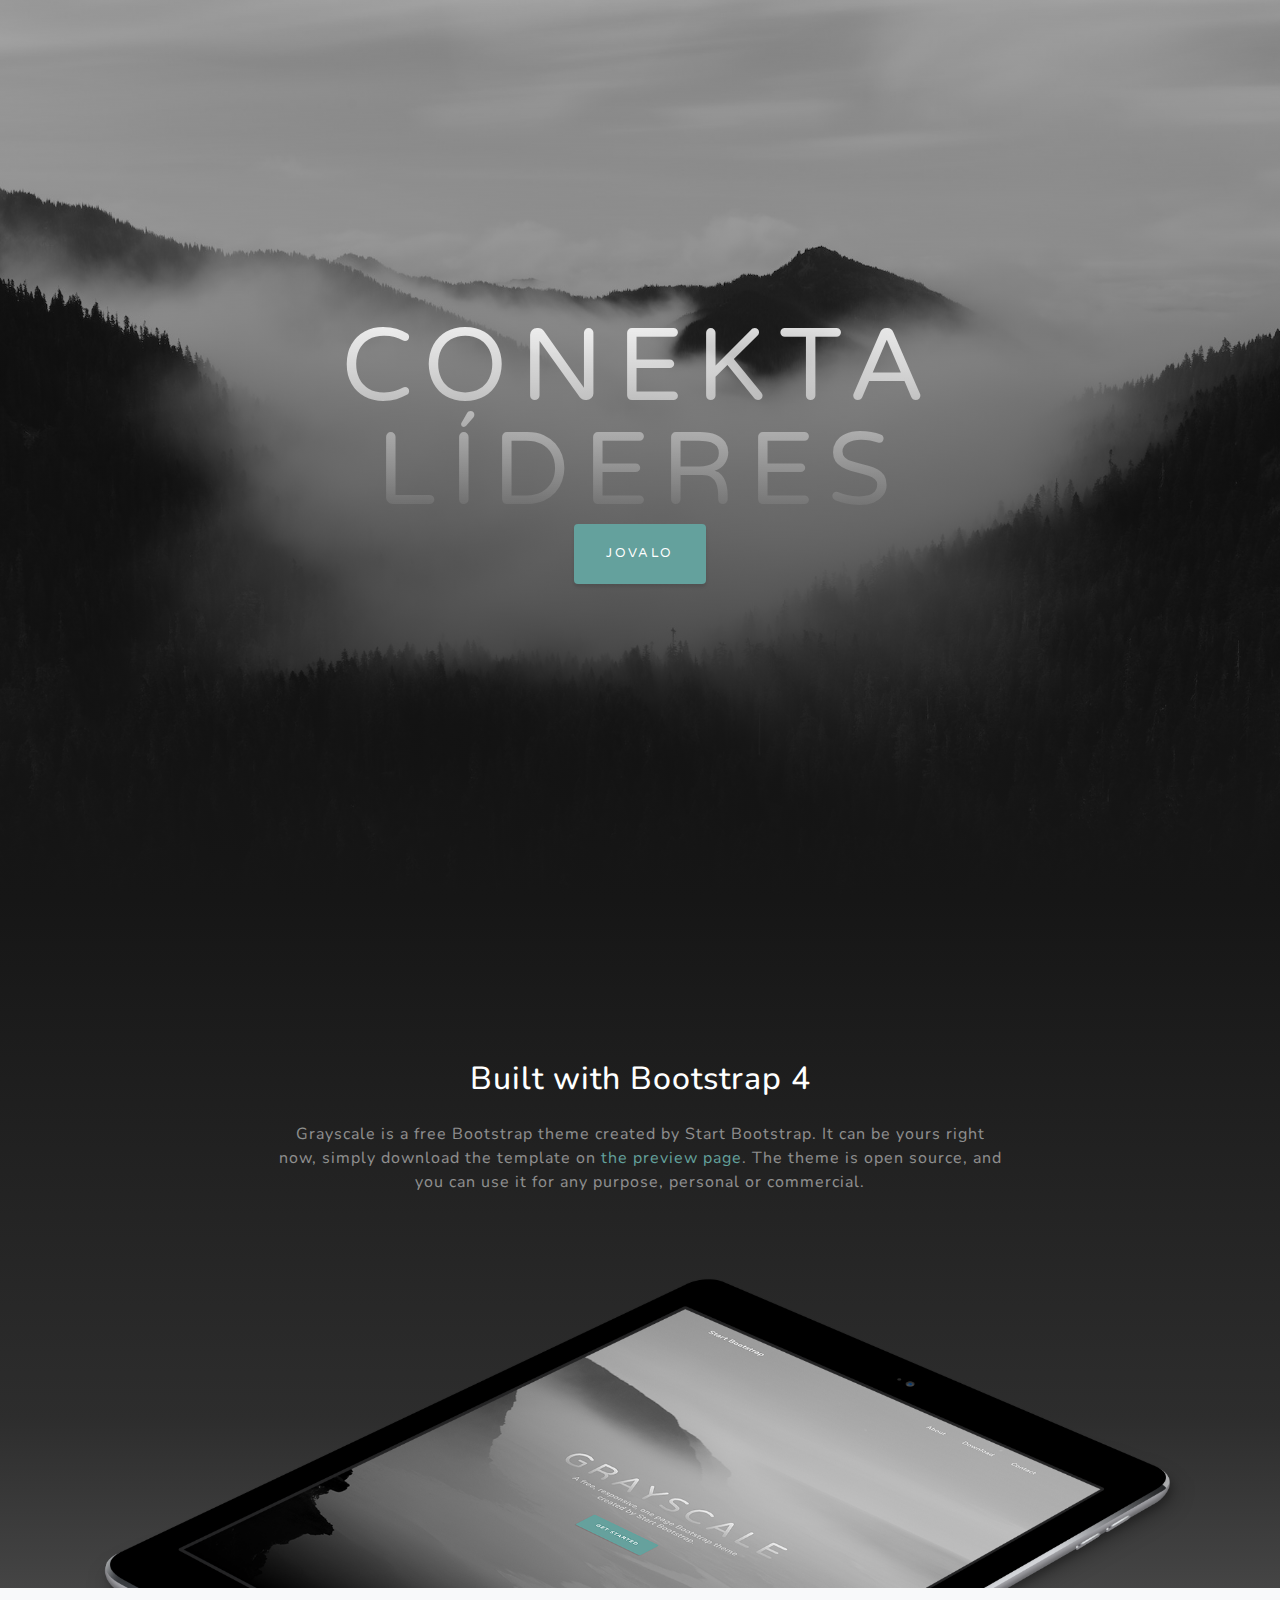
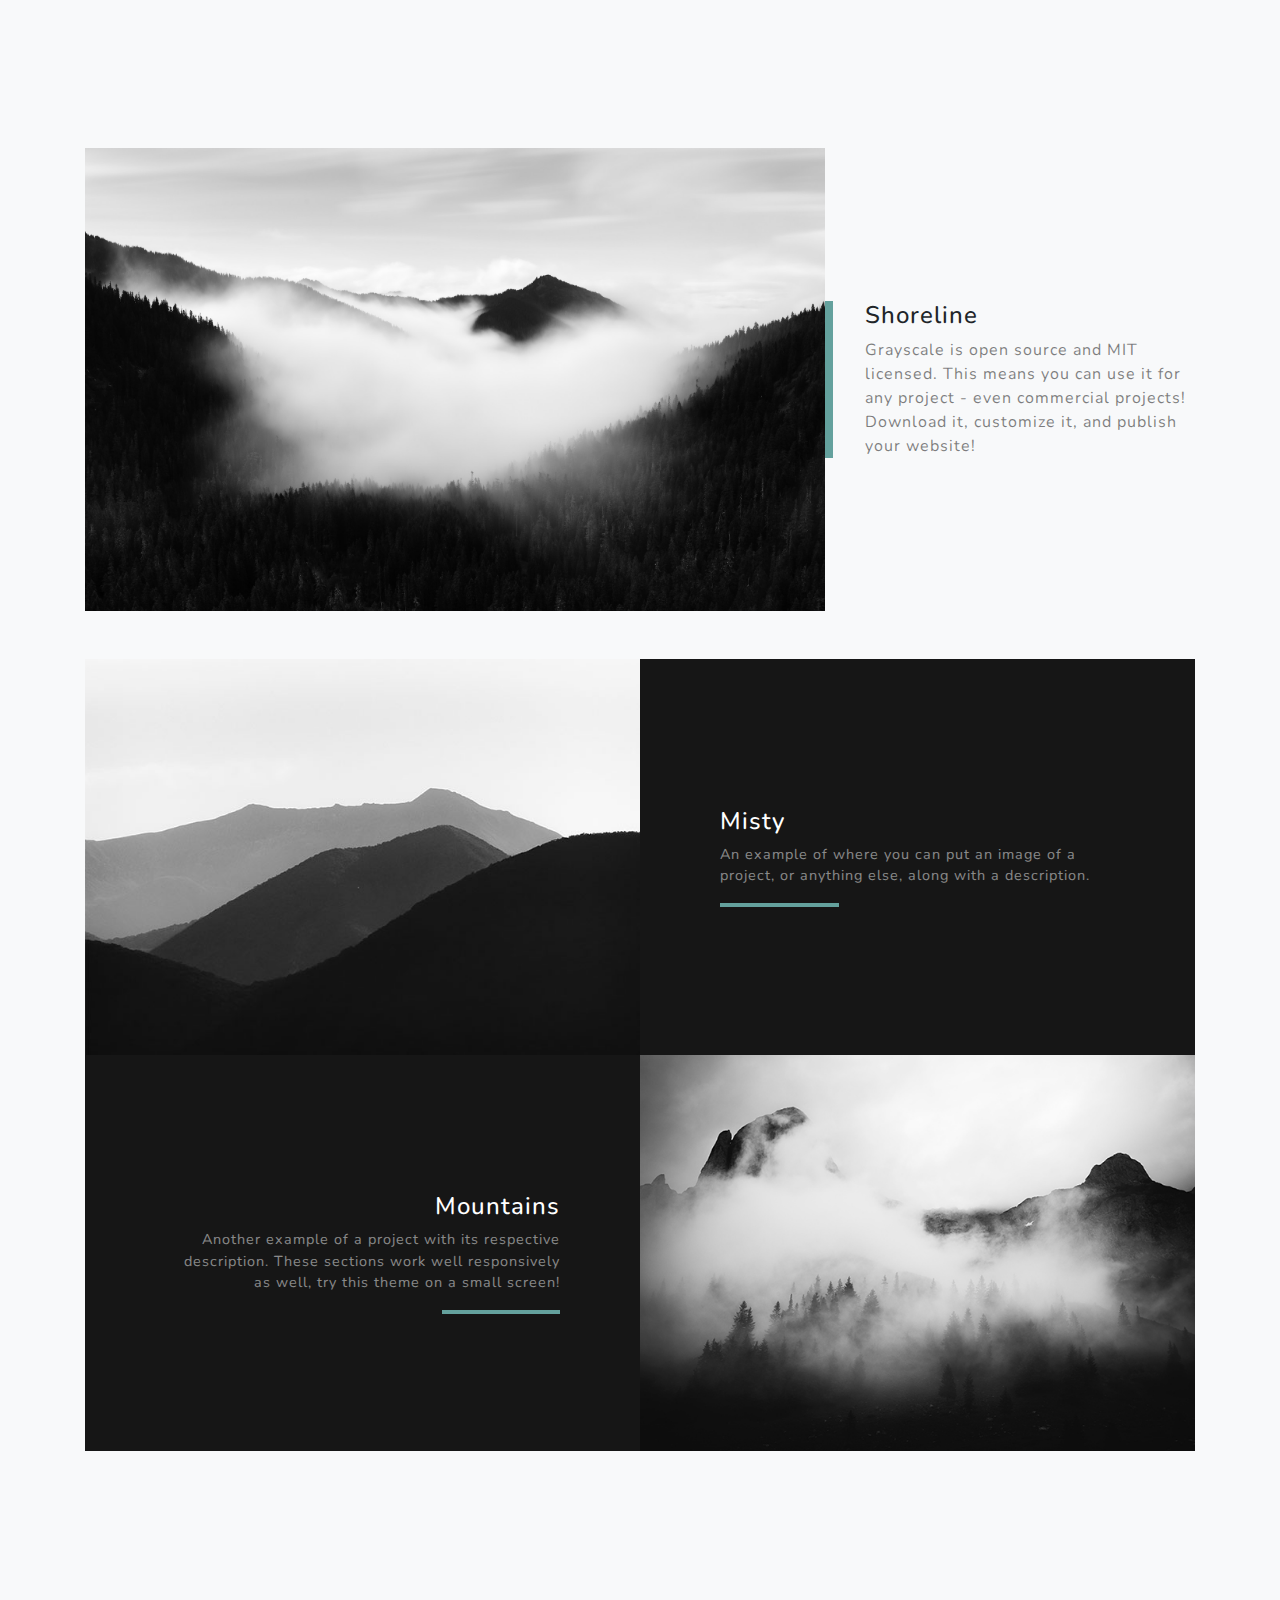
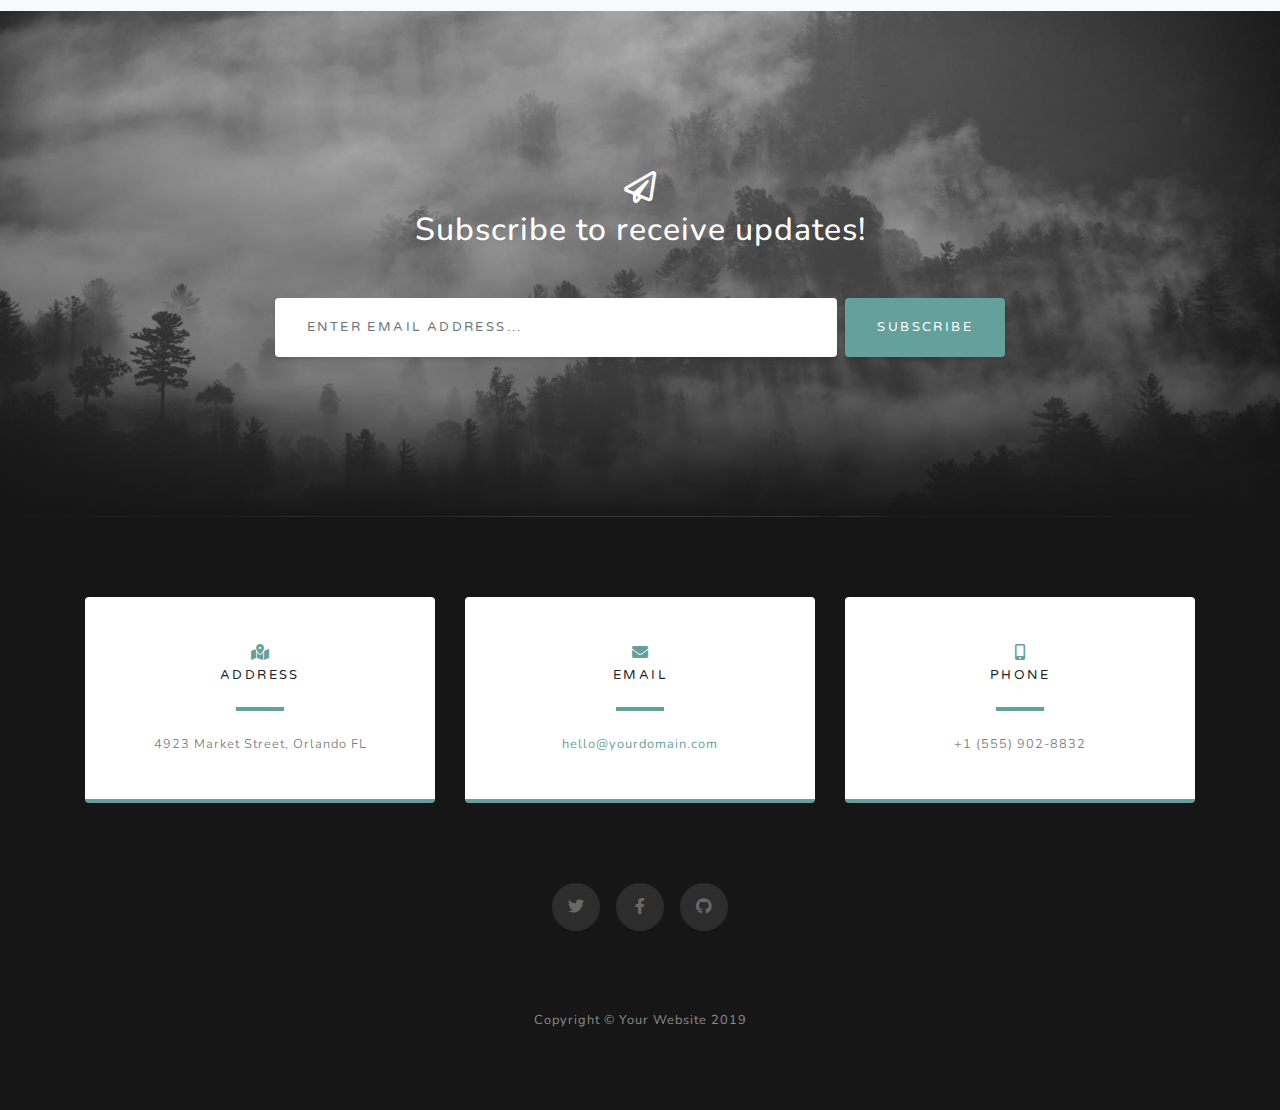
==== conektando/index.html @ 6171eba8 "Fix paths" ====
<!DOCTYPE html>
<html lang="en">

<head>

  <meta charset="utf-8">
  <meta name="viewport" content="width=device-width, initial-scale=1, shrink-to-fit=no">
  <meta name="description" content="">
  <meta name="author" content="">

  <title>Conektando</title>

  <!-- Bootstrap core CSS -->
  <link href="vendor/bootstrap/css/bootstrap.min.css" rel="stylesheet">

  <!-- Custom fonts for this template -->
  <link href="vendor/fontawesome-free/css/all.min.css" rel="stylesheet">
  <link href="https://fonts.googleapis.com/css?family=Varela+Round" rel="stylesheet">
  <link href="https://fonts.googleapis.com/css?family=Nunito:200,200i,300,300i,400,400i,600,600i,700,700i,800,800i,900,900i" rel="stylesheet">

  <!-- Custom styles for this template -->
  <link href="css/grayscale.min.css" rel="stylesheet">

</head>

<body id="page-top">

  <!-- Header -->
  <header class="masthead">
    <div class="container d-flex h-100 align-items-center">
      <div class="mx-auto text-center">
        <h1 class="mx-auto my-0 text-uppercase">Conekta Líderes</h1>
        <a href="#about" class="btn btn-primary js-scroll-trigger">JoValo</a>
      </div>
    </div>
  </header>

  <!-- About Section -->
  <section id="about" class="about-section text-center">
    <div class="container">
      <div class="row">
        <div class="col-lg-8 mx-auto">
          <h2 class="text-white mb-4">Built with Bootstrap 4</h2>
          <p class="text-white-50">Grayscale is a free Bootstrap theme created by Start Bootstrap. It can be yours right now, simply download the template on
            <a href="http://startbootstrap.com/template-overviews/grayscale/">the preview page</a>. The theme is open source, and you can use it for any purpose, personal or commercial.</p>
        </div>
      </div>
      <img src="img/ipad.png" class="img-fluid" alt="">
    </div>
  </section>

  <!-- Projects Section -->
  <section id="projects" class="projects-section bg-light">
    <div class="container">

      <!-- Featured Project Row -->
      <div class="row align-items-center no-gutters mb-4 mb-lg-5">
        <div class="col-xl-8 col-lg-7">
          <img class="img-fluid mb-3 mb-lg-0" src="img/bg-masthead.jpg" alt="">
        </div>
        <div class="col-xl-4 col-lg-5">
          <div class="featured-text text-center text-lg-left">
            <h4>Shoreline</h4>
            <p class="text-black-50 mb-0">Grayscale is open source and MIT licensed. This means you can use it for any project - even commercial projects! Download it, customize it, and publish your website!</p>
          </div>
        </div>
      </div>

      <!-- Project One Row -->
      <div class="row justify-content-center no-gutters mb-5 mb-lg-0">
        <div class="col-lg-6">
          <img class="img-fluid" src="img/demo-image-01.jpg" alt="">
        </div>
        <div class="col-lg-6">
          <div class="bg-black text-center h-100 project">
            <div class="d-flex h-100">
              <div class="project-text w-100 my-auto text-center text-lg-left">
                <h4 class="text-white">Misty</h4>
                <p class="mb-0 text-white-50">An example of where you can put an image of a project, or anything else, along with a description.</p>
                <hr class="d-none d-lg-block mb-0 ml-0">
              </div>
            </div>
          </div>
        </div>
      </div>

      <!-- Project Two Row -->
      <div class="row justify-content-center no-gutters">
        <div class="col-lg-6">
          <img class="img-fluid" src="img/demo-image-02.jpg" alt="">
        </div>
        <div class="col-lg-6 order-lg-first">
          <div class="bg-black text-center h-100 project">
            <div class="d-flex h-100">
              <div class="project-text w-100 my-auto text-center text-lg-right">
                <h4 class="text-white">Mountains</h4>
                <p class="mb-0 text-white-50">Another example of a project with its respective description. These sections work well responsively as well, try this theme on a small screen!</p>
                <hr class="d-none d-lg-block mb-0 mr-0">
              </div>
            </div>
          </div>
        </div>
      </div>

    </div>
  </section>

  <!-- Signup Section -->
  <section id="signup" class="signup-section">
    <div class="container">
      <div class="row">
        <div class="col-md-10 col-lg-8 mx-auto text-center">

          <i class="far fa-paper-plane fa-2x mb-2 text-white"></i>
          <h2 class="text-white mb-5">Subscribe to receive updates!</h2>

          <form class="form-inline d-flex">
            <input type="email" class="form-control flex-fill mr-0 mr-sm-2 mb-3 mb-sm-0" id="inputEmail" placeholder="Enter email address...">
            <button type="submit" class="btn btn-primary mx-auto">Subscribe</button>
          </form>

        </div>
      </div>
    </div>
  </section>

  <!-- Contact Section -->
  <section class="contact-section bg-black">
    <div class="container">

      <div class="row">

        <div class="col-md-4 mb-3 mb-md-0">
          <div class="card py-4 h-100">
            <div class="card-body text-center">
              <i class="fas fa-map-marked-alt text-primary mb-2"></i>
              <h4 class="text-uppercase m-0">Address</h4>
              <hr class="my-4">
              <div class="small text-black-50">4923 Market Street, Orlando FL</div>
            </div>
          </div>
        </div>

        <div class="col-md-4 mb-3 mb-md-0">
          <div class="card py-4 h-100">
            <div class="card-body text-center">
              <i class="fas fa-envelope text-primary mb-2"></i>
              <h4 class="text-uppercase m-0">Email</h4>
              <hr class="my-4">
              <div class="small text-black-50">
                <a href="#">hello@yourdomain.com</a>
              </div>
            </div>
          </div>
        </div>

        <div class="col-md-4 mb-3 mb-md-0">
          <div class="card py-4 h-100">
            <div class="card-body text-center">
              <i class="fas fa-mobile-alt text-primary mb-2"></i>
              <h4 class="text-uppercase m-0">Phone</h4>
              <hr class="my-4">
              <div class="small text-black-50">+1 (555) 902-8832</div>
            </div>
          </div>
        </div>
      </div>

      <div class="social d-flex justify-content-center">
        <a href="#" class="mx-2">
          <i class="fab fa-twitter"></i>
        </a>
        <a href="#" class="mx-2">
          <i class="fab fa-facebook-f"></i>
        </a>
        <a href="#" class="mx-2">
          <i class="fab fa-github"></i>
        </a>
      </div>

    </div>
  </section>

  <!-- Footer -->
  <footer class="bg-black small text-center text-white-50">
    <div class="container">
      Copyright &copy; Your Website 2019
    </div>
  </footer>

  <!-- Bootstrap core JavaScript -->
  <script src="vendor/jquery/jquery.min.js"></script>
  <script src="vendor/bootstrap/js/bootstrap.bundle.min.js"></script>

  <!-- Plugin JavaScript -->
  <script src="vendor/jquery-easing/jquery.easing.min.js"></script>

  <!-- Custom scripts for this template -->
  <script src="js/grayscale.min.js"></script>

</body>

</html>
---- conektando/css/grayscale.min.css ----
/*!
 * Start Bootstrap - Grayscale v5.0.9 (https://startbootstrap.com/template-overviews/grayscale)
 * Copyright 2013-2019 Start Bootstrap
 * Licensed under MIT (https://github.com/BlackrockDigital/startbootstrap-grayscale/blob/master/LICENSE)
 */#mainNav{min-height:56px;background-color:#fff}#mainNav .navbar-toggler{font-size:80%;padding:.75rem;color:#64a19d;border:1px solid #64a19d}#mainNav .navbar-toggler:focus{outline:0}#mainNav .navbar-brand{color:#161616;font-weight:700;padding:.9rem 0}#mainNav .navbar-nav .nav-item:hover{color:fade(white,80%);outline:0;background-color:transparent}#mainNav .navbar-nav .nav-item:active,#mainNav .navbar-nav .nav-item:focus{outline:0;background-color:transparent}@media (min-width:992px){#mainNav{padding-top:0;padding-bottom:0;border-bottom:none;background-color:transparent;transition:background-color .3s ease-in-out}#mainNav .navbar-brand{padding:.5rem 0;color:rgba(255,255,255,.5)}#mainNav .nav-link{transition:none;padding:2rem 1.5rem;color:rgba(255,255,255,.5)}#mainNav .nav-link:hover{color:rgba(255,255,255,.75)}#mainNav .nav-link:active{color:#fff}#mainNav.navbar-shrink{background-color:#fff}#mainNav.navbar-shrink .navbar-brand{color:#161616}#mainNav.navbar-shrink .nav-link{color:#161616;padding:1.5rem 1.5rem 1.25rem;border-bottom:.25rem solid transparent}#mainNav.navbar-shrink .nav-link:hover{color:#64a19d}#mainNav.navbar-shrink .nav-link:active{color:#467370}#mainNav.navbar-shrink .nav-link.active{color:#64a19d;outline:0;border-bottom:.25rem solid #64a19d}}.masthead{position:relative;width:100%;height:auto;min-height:35rem;padding:15rem 0;background:linear-gradient(to bottom,rgba(22,22,22,.3) 0,rgba(22,22,22,.7) 75%,#161616 100%),url(../img/bg-masthead.jpg);background-position:center;background-repeat:no-repeat;background-attachment:scroll;background-size:cover}.masthead h1{font-family:'Varela Round';font-size:2.5rem;line-height:2.5rem;letter-spacing:.8rem;background:-webkit-linear-gradient(rgba(255,255,255,.9),rgba(255,255,255,0));-webkit-text-fill-color:transparent;-webkit-background-clip:text}.masthead h2{max-width:20rem;font-size:1rem}@media (min-width:768px){.masthead h1{font-size:4rem;line-height:4rem}}@media (min-width:992px){.masthead{height:100vh;padding:0}.masthead h1{font-size:6.5rem;line-height:6.5rem;letter-spacing:.8rem}.masthead h2{max-width:30rem;font-size:1.25rem}}.btn{box-shadow:0 .1875rem .1875rem 0 rgba(0,0,0,.1)!important;padding:1.25rem 2rem;font-family:'Varela Round';font-size:80%;text-transform:uppercase;letter-spacing:.15rem;border:0}.btn-primary{background-color:#64a19d}.btn-primary:hover{background-color:#4f837f}.btn-primary:focus{background-color:#4f837f;color:#fff}.btn-primary:active{background-color:#467370!important}.about-section{padding-top:10rem;background:linear-gradient(to bottom,#161616 0,rgba(22,22,22,.9) 75%,rgba(22,22,22,.8) 100%)}.about-section p{margin-bottom:5rem}.projects-section{padding:10rem 0}.projects-section .featured-text{padding:2rem}@media (min-width:992px){.projects-section .featured-text{padding:0 0 0 2rem;border-left:.5rem solid #64a19d}}.projects-section .project-text{padding:3rem;font-size:90%}@media (min-width:992px){.projects-section .project-text{padding:5rem}.projects-section .project-text hr{border-color:#64a19d;border-width:.25rem;width:30%}}.signup-section{padding:10rem 0;background:linear-gradient(to bottom,rgba(22,22,22,.1) 0,rgba(22,22,22,.5) 75%,#161616 100%),url(../img/bg-signup.jpg);background-position:center;background-repeat:no-repeat;background-attachment:scroll;background-size:cover}.signup-section .form-inline input{box-shadow:0 .1875rem .1875rem 0 rgba(0,0,0,.1)!important;padding:1.25rem 2rem;height:auto;font-family:'Varela Round';font-size:80%;text-transform:uppercase;letter-spacing:.15rem;border:0}.contact-section{padding:5rem 0 0}.contact-section .card{border:0;border-bottom:.25rem solid #64a19d}.contact-section .card h4{font-size:.8rem;font-family:'Varela Round';text-transform:uppercase;letter-spacing:.15rem}.contact-section .card hr{border-color:#64a19d;border-width:.25rem;width:3rem}.contact-section .social{margin-top:5rem}.contact-section .social a{text-align:center;height:3rem;width:3rem;background:rgba(255,255,255,.1);border-radius:100%;line-height:3rem;color:rgba(255,255,255,.3)}.contact-section .social a:hover{color:rgba(255,255,255,.5)}.contact-section .social a:active{color:#fff}body{font-family:Nunito;letter-spacing:.0625em}a{color:#64a19d}a:focus,a:hover{text-decoration:none;color:#3c6360}.bg-black{background-color:#161616!important}.bg-primary{background-color:#64a19d!important}.text-primary{color:#64a19d!important}footer{padding:5rem 0}
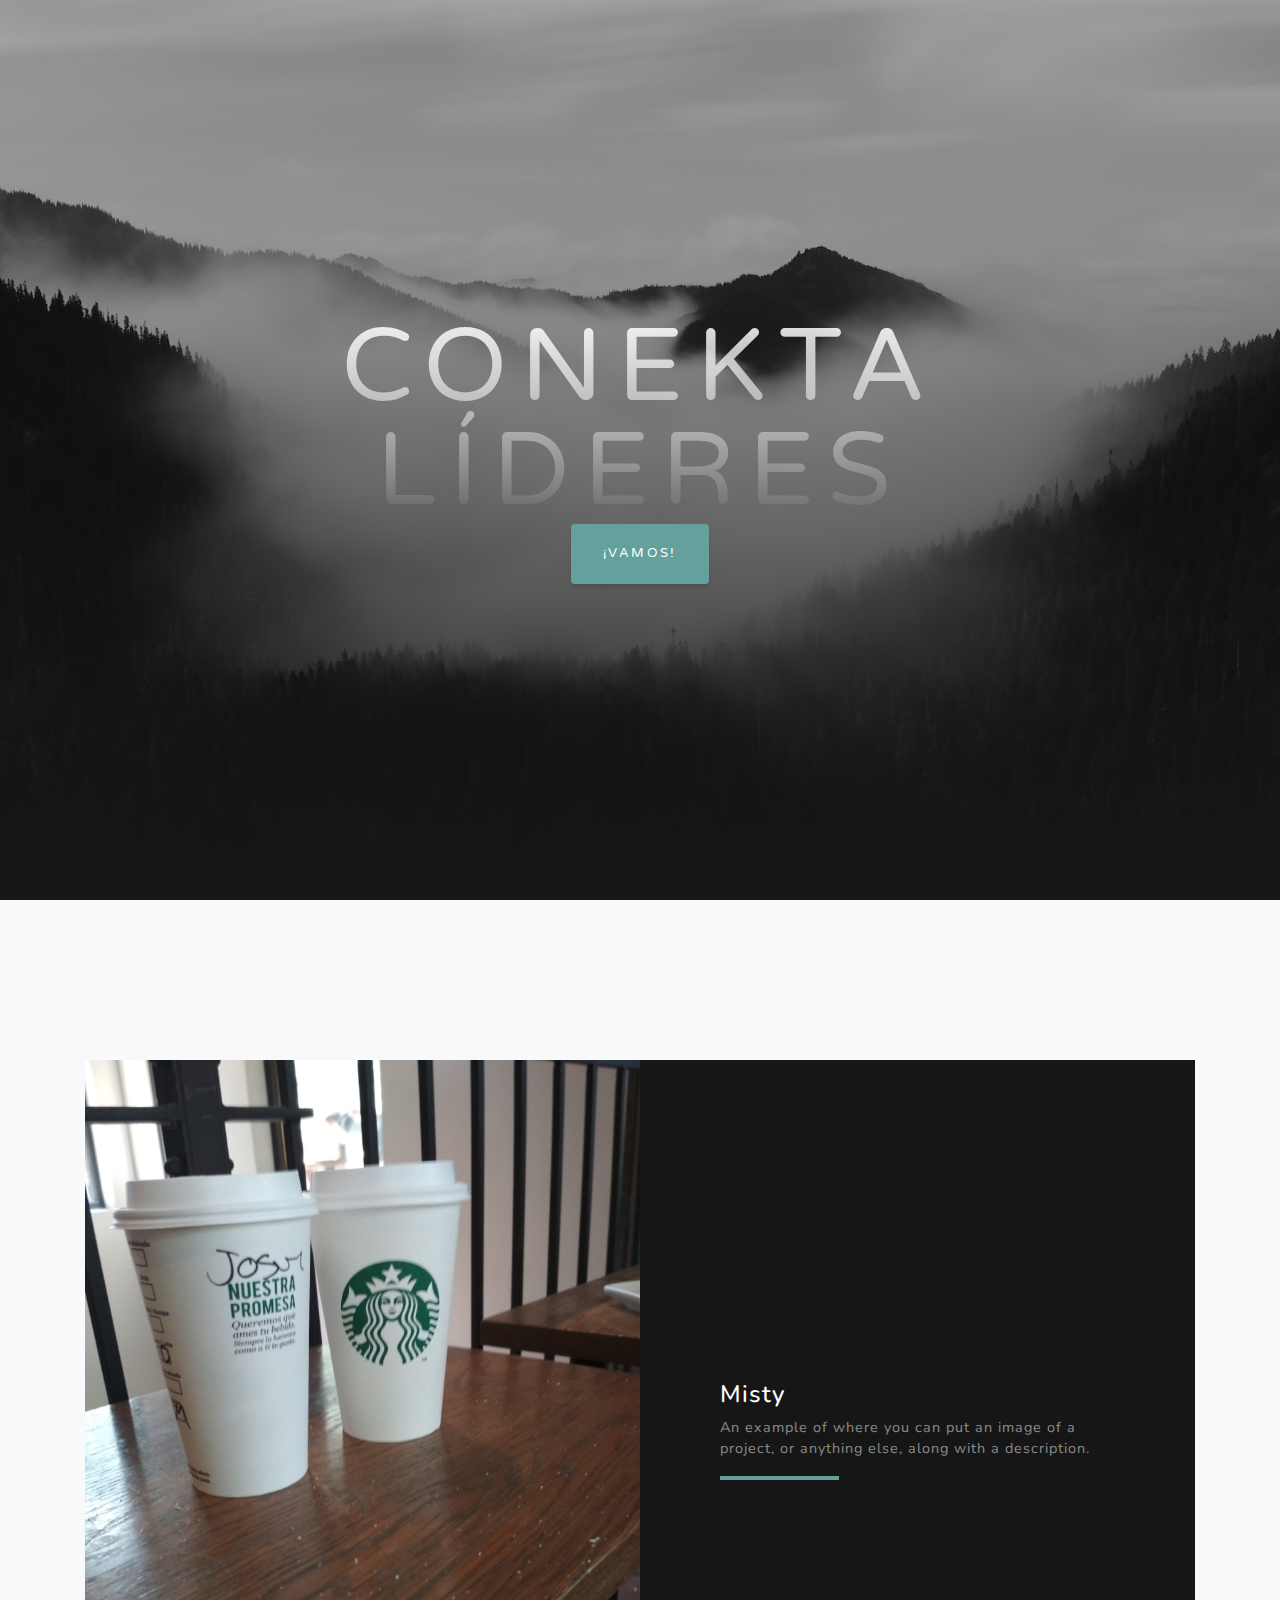
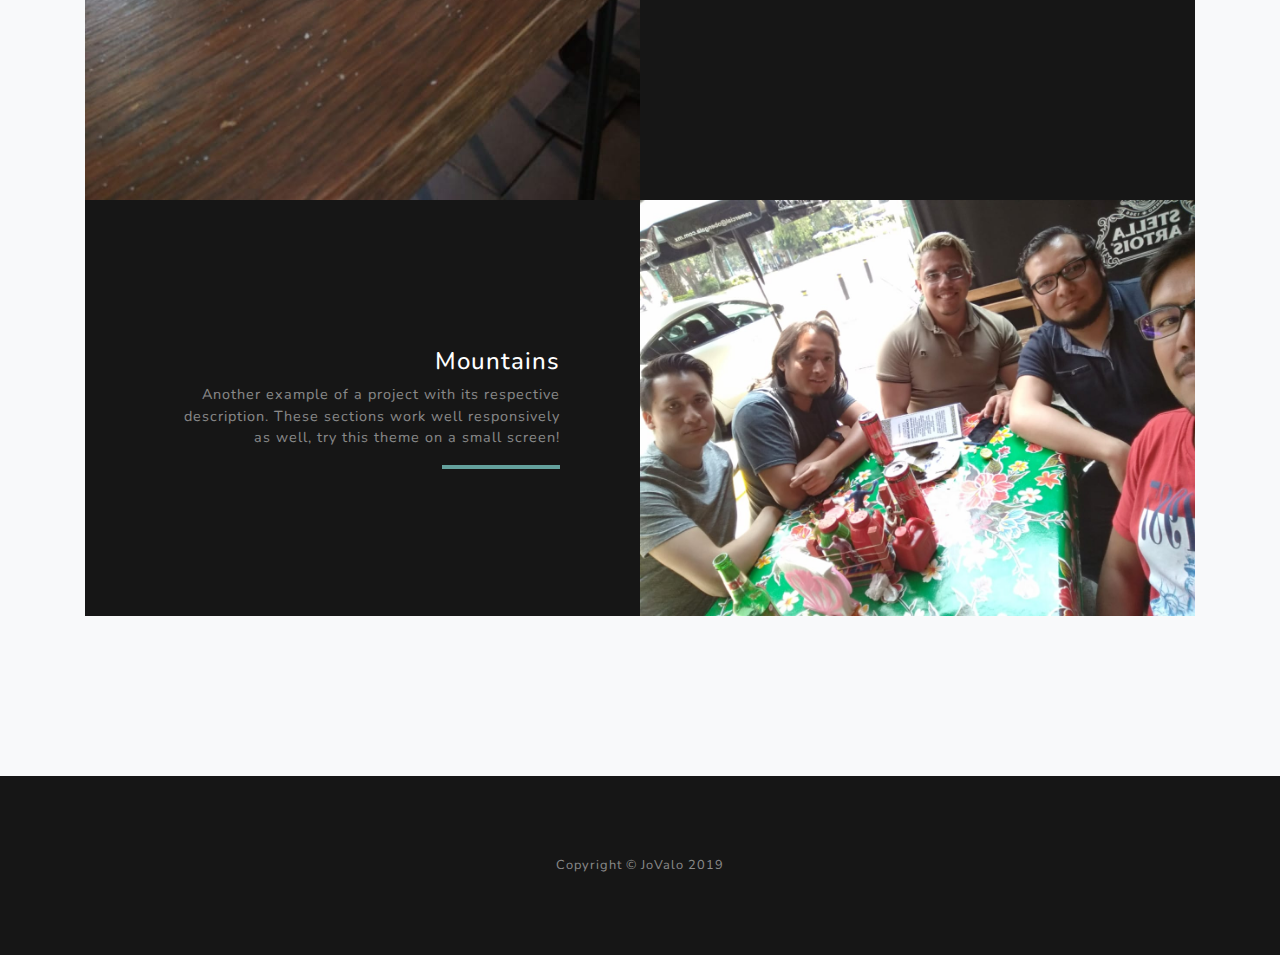
==== commit 99060b73: "Fix paths" ====
--- a/conektando/index.html
+++ b/conektando/index.html
@@ -30,46 +30,18 @@
     <div class="container d-flex h-100 align-items-center">
       <div class="mx-auto text-center">
         <h1 class="mx-auto my-0 text-uppercase">Conekta Líderes</h1>
-        <a href="#about" class="btn btn-primary js-scroll-trigger">JoValo</a>
+        <a href="#about" class="btn btn-primary js-scroll-trigger">¡Vamos!</a>
       </div>
     </div>
   </header>
 
-  <!-- About Section -->
-  <section id="about" class="about-section text-center">
-    <div class="container">
-      <div class="row">
-        <div class="col-lg-8 mx-auto">
-          <h2 class="text-white mb-4">Built with Bootstrap 4</h2>
-          <p class="text-white-50">Grayscale is a free Bootstrap theme created by Start Bootstrap. It can be yours right now, simply download the template on
-            <a href="http://startbootstrap.com/template-overviews/grayscale/">the preview page</a>. The theme is open source, and you can use it for any purpose, personal or commercial.</p>
-        </div>
-      </div>
-      <img src="img/ipad.png" class="img-fluid" alt="">
-    </div>
-  </section>
-
   <!-- Projects Section -->
   <section id="projects" class="projects-section bg-light">
     <div class="container">
-
-      <!-- Featured Project Row -->
-      <div class="row align-items-center no-gutters mb-4 mb-lg-5">
-        <div class="col-xl-8 col-lg-7">
-          <img class="img-fluid mb-3 mb-lg-0" src="img/bg-masthead.jpg" alt="">
-        </div>
-        <div class="col-xl-4 col-lg-5">
-          <div class="featured-text text-center text-lg-left">
-            <h4>Shoreline</h4>
-            <p class="text-black-50 mb-0">Grayscale is open source and MIT licensed. This means you can use it for any project - even commercial projects! Download it, customize it, and publish your website!</p>
-          </div>
-        </div>
-      </div>
-
       <!-- Project One Row -->
       <div class="row justify-content-center no-gutters mb-5 mb-lg-0">
         <div class="col-lg-6">
-          <img class="img-fluid" src="img/demo-image-01.jpg" alt="">
+          <img class="img-fluid" src="img/0.jpeg" alt="">
         </div>
         <div class="col-lg-6">
           <div class="bg-black text-center h-100 project">
@@ -87,7 +59,7 @@
       <!-- Project Two Row -->
       <div class="row justify-content-center no-gutters">
         <div class="col-lg-6">
-          <img class="img-fluid" src="img/demo-image-02.jpg" alt="">
+          <img class="img-fluid" src="img/1.jpeg" alt="">
         </div>
         <div class="col-lg-6 order-lg-first">
           <div class="bg-black text-center h-100 project">
@@ -104,87 +76,10 @@
 
     </div>
   </section>
-
-  <!-- Signup Section -->
-  <section id="signup" class="signup-section">
-    <div class="container">
-      <div class="row">
-        <div class="col-md-10 col-lg-8 mx-auto text-center">
-
-          <i class="far fa-paper-plane fa-2x mb-2 text-white"></i>
-          <h2 class="text-white mb-5">Subscribe to receive updates!</h2>
-
-          <form class="form-inline d-flex">
-            <input type="email" class="form-control flex-fill mr-0 mr-sm-2 mb-3 mb-sm-0" id="inputEmail" placeholder="Enter email address...">
-            <button type="submit" class="btn btn-primary mx-auto">Subscribe</button>
-          </form>
-
-        </div>
-      </div>
-    </div>
-  </section>
-
-  <!-- Contact Section -->
-  <section class="contact-section bg-black">
-    <div class="container">
-
-      <div class="row">
-
-        <div class="col-md-4 mb-3 mb-md-0">
-          <div class="card py-4 h-100">
-            <div class="card-body text-center">
-              <i class="fas fa-map-marked-alt text-primary mb-2"></i>
-              <h4 class="text-uppercase m-0">Address</h4>
-              <hr class="my-4">
-              <div class="small text-black-50">4923 Market Street, Orlando FL</div>
-            </div>
-          </div>
-        </div>
-
-        <div class="col-md-4 mb-3 mb-md-0">
-          <div class="card py-4 h-100">
-            <div class="card-body text-center">
-              <i class="fas fa-envelope text-primary mb-2"></i>
-              <h4 class="text-uppercase m-0">Email</h4>
-              <hr class="my-4">
-              <div class="small text-black-50">
-                <a href="#">hello@yourdomain.com</a>
-              </div>
-            </div>
-          </div>
-        </div>
-
-        <div class="col-md-4 mb-3 mb-md-0">
-          <div class="card py-4 h-100">
-            <div class="card-body text-center">
-              <i class="fas fa-mobile-alt text-primary mb-2"></i>
-              <h4 class="text-uppercase m-0">Phone</h4>
-              <hr class="my-4">
-              <div class="small text-black-50">+1 (555) 902-8832</div>
-            </div>
-          </div>
-        </div>
-      </div>
-
-      <div class="social d-flex justify-content-center">
-        <a href="#" class="mx-2">
-          <i class="fab fa-twitter"></i>
-        </a>
-        <a href="#" class="mx-2">
-          <i class="fab fa-facebook-f"></i>
-        </a>
-        <a href="#" class="mx-2">
-          <i class="fab fa-github"></i>
-        </a>
-      </div>
-
-    </div>
-  </section>
-
   <!-- Footer -->
   <footer class="bg-black small text-center text-white-50">
     <div class="container">
-      Copyright &copy; Your Website 2019
+      Copyright &copy; JoValo 2019
     </div>
   </footer>
 
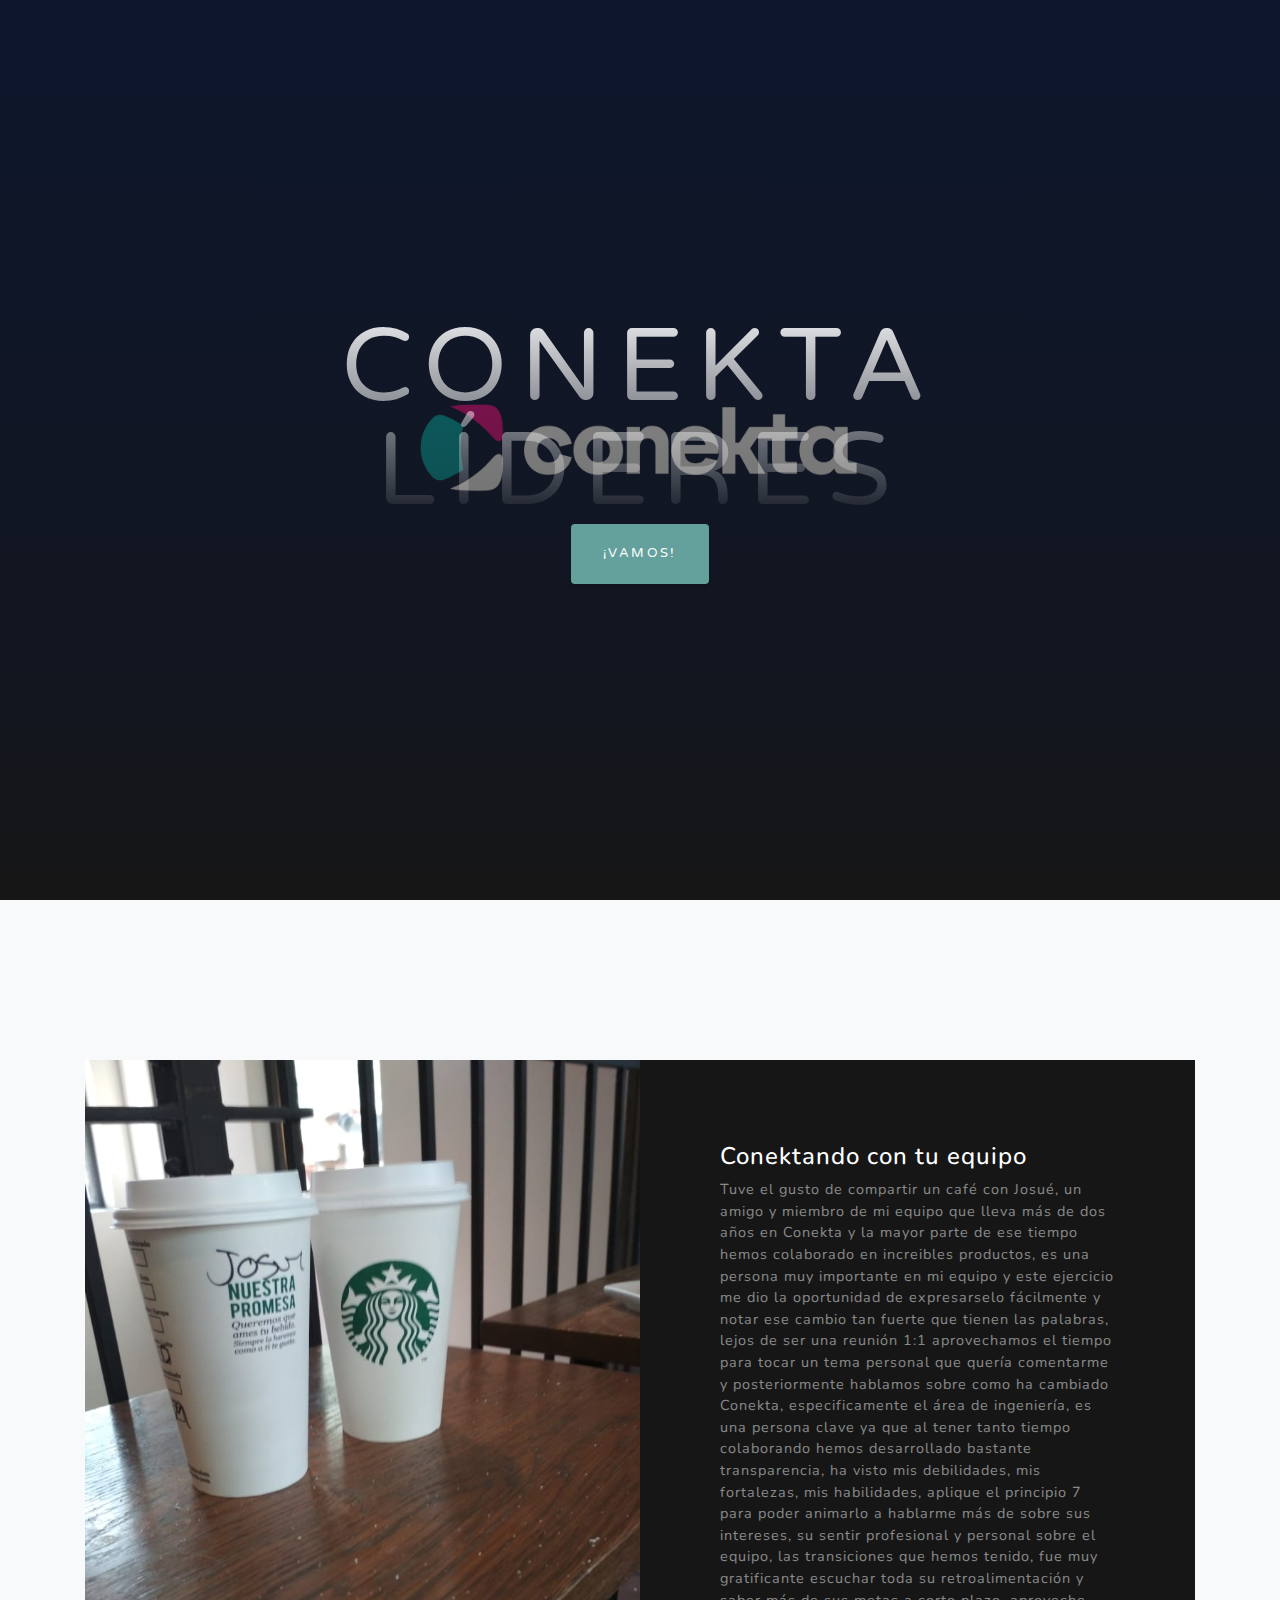
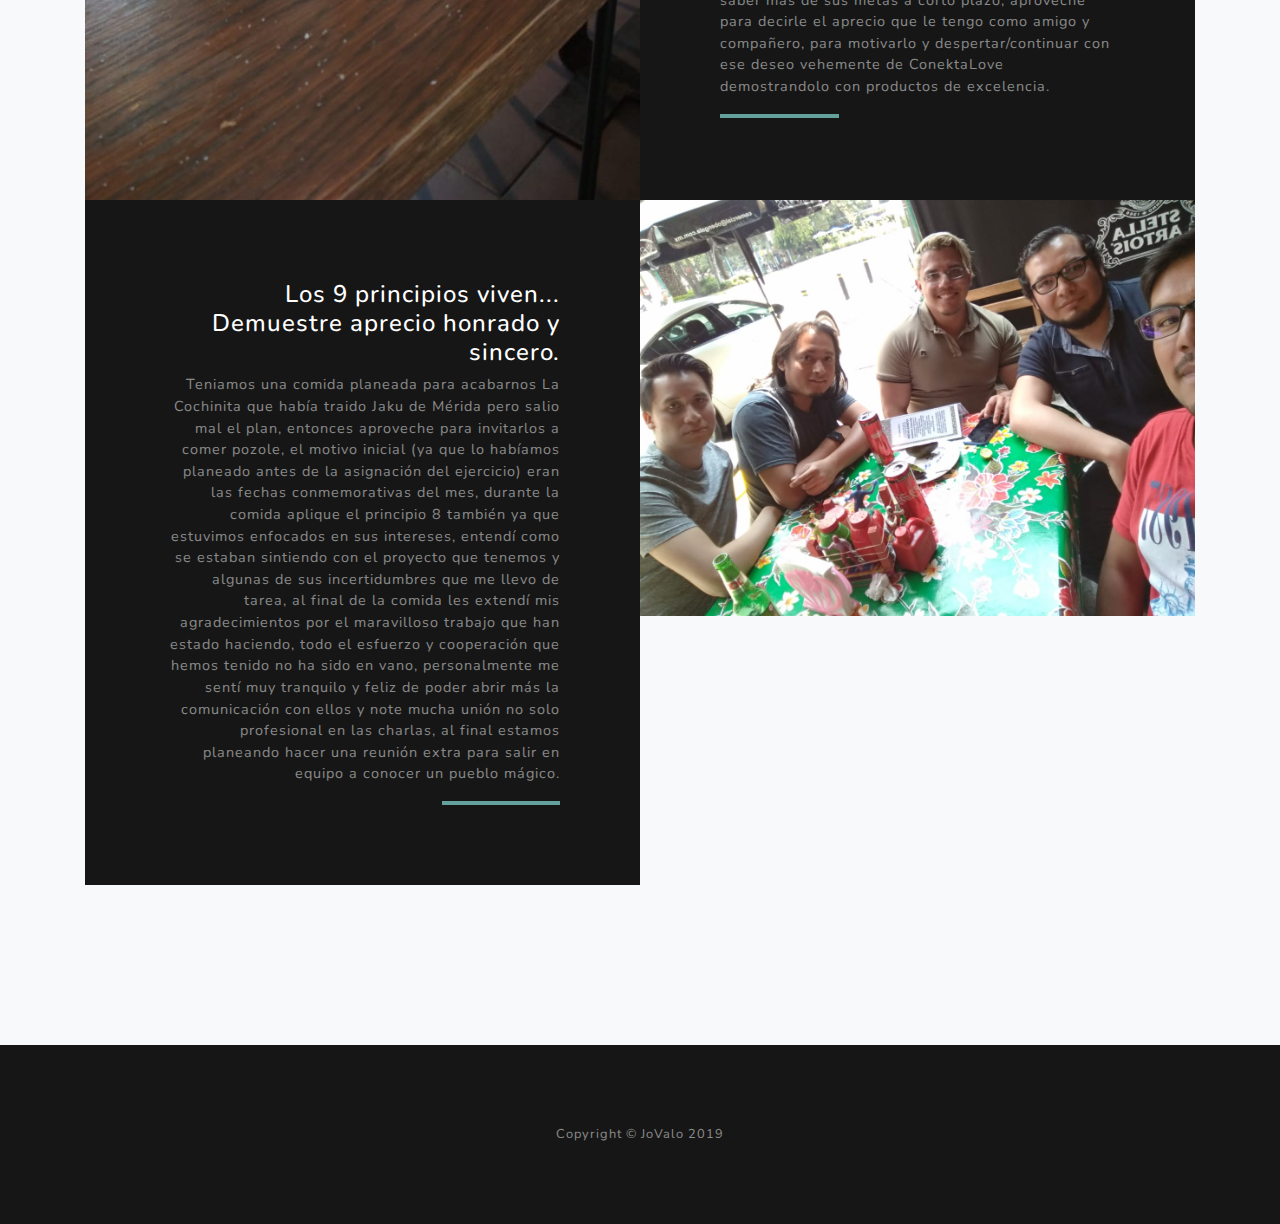
==== commit 8ce5b671: "Fix paths" ====
--- a/conektando/index.html
+++ b/conektando/index.html
@@ -47,8 +47,8 @@
           <div class="bg-black text-center h-100 project">
             <div class="d-flex h-100">
               <div class="project-text w-100 my-auto text-center text-lg-left">
-                <h4 class="text-white">Misty</h4>
-                <p class="mb-0 text-white-50">An example of where you can put an image of a project, or anything else, along with a description.</p>
+                <h4 class="text-white">Conektando con tu equipo</h4>
+                <p class="mb-0 text-white-50">Tuve el gusto de compartir un café con Josué, un amigo y miembro de mi equipo que lleva más de dos años en Conekta y la mayor parte de ese tiempo hemos colaborado en increibles productos, es una persona muy importante en mi equipo y este ejercicio me dio la oportunidad de expresarselo fácilmente y notar ese cambio tan fuerte que tienen las palabras, lejos de ser una reunión 1:1 aprovechamos el tiempo para tocar un tema personal que quería comentarme y posteriormente hablamos sobre como ha cambiado Conekta, especificamente el área de ingeniería, es una persona clave ya que al tener tanto tiempo colaborando hemos desarrollado bastante transparencia, ha visto mis debilidades, mis fortalezas, mis habilidades, aplique el principio 7 para poder animarlo a hablarme más de sobre sus intereses, su sentir profesional y personal sobre el equipo, las transiciones que hemos tenido, fue muy gratificante escuchar toda su retroalimentación y saber más de sus metas a corto plazo, aproveche para decirle el aprecio que le tengo como amigo y compañero, para motivarlo y despertar/continuar con ese deseo vehemente de ConektaLove demostrandolo con productos de excelencia. </p>
                 <hr class="d-none d-lg-block mb-0 ml-0">
               </div>
             </div>
@@ -65,8 +65,8 @@
           <div class="bg-black text-center h-100 project">
             <div class="d-flex h-100">
               <div class="project-text w-100 my-auto text-center text-lg-right">
-                <h4 class="text-white">Mountains</h4>
-                <p class="mb-0 text-white-50">Another example of a project with its respective description. These sections work well responsively as well, try this theme on a small screen!</p>
+                <h4 class="text-white">Los 9 principios viven...<br>Demuestre aprecio honrado y sincero.</h4>
+                <p class="mb-0 text-white-50">Teniamos una comida planeada para acabarnos La Cochinita que había traido Jaku de Mérida pero salio mal el plan, entonces aproveche para invitarlos a comer pozole, el motivo inicial (ya que lo habíamos planeado antes de la asignación del ejercicio) eran las fechas conmemorativas del mes, durante la comida aplique el principio 8 también ya que estuvimos enfocados en sus intereses, entendí como se estaban sintiendo con el proyecto que tenemos y algunas de sus incertidumbres que me llevo de tarea, al final de la comida les extendí mis agradecimientos por el maravilloso trabajo que han estado haciendo, todo el esfuerzo y cooperación que hemos tenido no ha sido en vano, personalmente me sentí muy tranquilo y feliz de poder abrir más la comunicación con ellos y note mucha unión no solo profesional en las charlas, al final estamos planeando hacer una reunión extra para salir en equipo a conocer un pueblo mágico.</p>
                 <hr class="d-none d-lg-block mb-0 mr-0">
               </div>
             </div>
--- a/conektando/css/grayscale.min.css
+++ b/conektando/css/grayscale.min.css
@@ -2,4 +2,4 @@
  * Start Bootstrap - Grayscale v5.0.9 (https://startbootstrap.com/template-overviews/grayscale)
  * Copyright 2013-2019 Start Bootstrap
  * Licensed under MIT (https://github.com/BlackrockDigital/startbootstrap-grayscale/blob/master/LICENSE)
- */#mainNav{min-height:56px;background-color:#fff}#mainNav .navbar-toggler{font-size:80%;padding:.75rem;color:#64a19d;border:1px solid #64a19d}#mainNav .navbar-toggler:focus{outline:0}#mainNav .navbar-brand{color:#161616;font-weight:700;padding:.9rem 0}#mainNav .navbar-nav .nav-item:hover{color:fade(white,80%);outline:0;background-color:transparent}#mainNav .navbar-nav .nav-item:active,#mainNav .navbar-nav .nav-item:focus{outline:0;background-color:transparent}@media (min-width:992px){#mainNav{padding-top:0;padding-bottom:0;border-bottom:none;background-color:transparent;transition:background-color .3s ease-in-out}#mainNav .navbar-brand{padding:.5rem 0;color:rgba(255,255,255,.5)}#mainNav .nav-link{transition:none;padding:2rem 1.5rem;color:rgba(255,255,255,.5)}#mainNav .nav-link:hover{color:rgba(255,255,255,.75)}#mainNav .nav-link:active{color:#fff}#mainNav.navbar-shrink{background-color:#fff}#mainNav.navbar-shrink .navbar-brand{color:#161616}#mainNav.navbar-shrink .nav-link{color:#161616;padding:1.5rem 1.5rem 1.25rem;border-bottom:.25rem solid transparent}#mainNav.navbar-shrink .nav-link:hover{color:#64a19d}#mainNav.navbar-shrink .nav-link:active{color:#467370}#mainNav.navbar-shrink .nav-link.active{color:#64a19d;outline:0;border-bottom:.25rem solid #64a19d}}.masthead{position:relative;width:100%;height:auto;min-height:35rem;padding:15rem 0;background:linear-gradient(to bottom,rgba(22,22,22,.3) 0,rgba(22,22,22,.7) 75%,#161616 100%),url(../img/bg-masthead.jpg);background-position:center;background-repeat:no-repeat;background-attachment:scroll;background-size:cover}.masthead h1{font-family:'Varela Round';font-size:2.5rem;line-height:2.5rem;letter-spacing:.8rem;background:-webkit-linear-gradient(rgba(255,255,255,.9),rgba(255,255,255,0));-webkit-text-fill-color:transparent;-webkit-background-clip:text}.masthead h2{max-width:20rem;font-size:1rem}@media (min-width:768px){.masthead h1{font-size:4rem;line-height:4rem}}@media (min-width:992px){.masthead{height:100vh;padding:0}.masthead h1{font-size:6.5rem;line-height:6.5rem;letter-spacing:.8rem}.masthead h2{max-width:30rem;font-size:1.25rem}}.btn{box-shadow:0 .1875rem .1875rem 0 rgba(0,0,0,.1)!important;padding:1.25rem 2rem;font-family:'Varela Round';font-size:80%;text-transform:uppercase;letter-spacing:.15rem;border:0}.btn-primary{background-color:#64a19d}.btn-primary:hover{background-color:#4f837f}.btn-primary:focus{background-color:#4f837f;color:#fff}.btn-primary:active{background-color:#467370!important}.about-section{padding-top:10rem;background:linear-gradient(to bottom,#161616 0,rgba(22,22,22,.9) 75%,rgba(22,22,22,.8) 100%)}.about-section p{margin-bottom:5rem}.projects-section{padding:10rem 0}.projects-section .featured-text{padding:2rem}@media (min-width:992px){.projects-section .featured-text{padding:0 0 0 2rem;border-left:.5rem solid #64a19d}}.projects-section .project-text{padding:3rem;font-size:90%}@media (min-width:992px){.projects-section .project-text{padding:5rem}.projects-section .project-text hr{border-color:#64a19d;border-width:.25rem;width:30%}}.signup-section{padding:10rem 0;background:linear-gradient(to bottom,rgba(22,22,22,.1) 0,rgba(22,22,22,.5) 75%,#161616 100%),url(../img/bg-signup.jpg);background-position:center;background-repeat:no-repeat;background-attachment:scroll;background-size:cover}.signup-section .form-inline input{box-shadow:0 .1875rem .1875rem 0 rgba(0,0,0,.1)!important;padding:1.25rem 2rem;height:auto;font-family:'Varela Round';font-size:80%;text-transform:uppercase;letter-spacing:.15rem;border:0}.contact-section{padding:5rem 0 0}.contact-section .card{border:0;border-bottom:.25rem solid #64a19d}.contact-section .card h4{font-size:.8rem;font-family:'Varela Round';text-transform:uppercase;letter-spacing:.15rem}.contact-section .card hr{border-color:#64a19d;border-width:.25rem;width:3rem}.contact-section .social{margin-top:5rem}.contact-section .social a{text-align:center;height:3rem;width:3rem;background:rgba(255,255,255,.1);border-radius:100%;line-height:3rem;color:rgba(255,255,255,.3)}.contact-section .social a:hover{color:rgba(255,255,255,.5)}.contact-section .social a:active{color:#fff}body{font-family:Nunito;letter-spacing:.0625em}a{color:#64a19d}a:focus,a:hover{text-decoration:none;color:#3c6360}.bg-black{background-color:#161616!important}.bg-primary{background-color:#64a19d!important}.text-primary{color:#64a19d!important}footer{padding:5rem 0}+ */#mainNav{min-height:56px;background-color:#fff}#mainNav .navbar-toggler{font-size:80%;padding:.75rem;color:#64a19d;border:1px solid #64a19d}#mainNav .navbar-toggler:focus{outline:0}#mainNav .navbar-brand{color:#161616;font-weight:700;padding:.9rem 0}#mainNav .navbar-nav .nav-item:hover{color:fade(white,80%);outline:0;background-color:transparent}#mainNav .navbar-nav .nav-item:active,#mainNav .navbar-nav .nav-item:focus{outline:0;background-color:transparent}@media (min-width:992px){#mainNav{padding-top:0;padding-bottom:0;border-bottom:none;background-color:transparent;transition:background-color .3s ease-in-out}#mainNav .navbar-brand{padding:.5rem 0;color:rgba(255,255,255,.5)}#mainNav .nav-link{transition:none;padding:2rem 1.5rem;color:rgba(255,255,255,.5)}#mainNav .nav-link:hover{color:rgba(255,255,255,.75)}#mainNav .nav-link:active{color:#fff}#mainNav.navbar-shrink{background-color:#fff}#mainNav.navbar-shrink .navbar-brand{color:#161616}#mainNav.navbar-shrink .nav-link{color:#161616;padding:1.5rem 1.5rem 1.25rem;border-bottom:.25rem solid transparent}#mainNav.navbar-shrink .nav-link:hover{color:#64a19d}#mainNav.navbar-shrink .nav-link:active{color:#467370}#mainNav.navbar-shrink .nav-link.active{color:#64a19d;outline:0;border-bottom:.25rem solid #64a19d}}.masthead{position:relative;width:100%;height:auto;min-height:35rem;padding:15rem 0;background:linear-gradient(to bottom,rgba(22,22,22,.3) 0,rgba(22,22,22,.7) 75%,#161616 100%),url(../img/conekta.jpg);background-position:center;background-repeat:no-repeat;background-attachment:scroll;background-size:cover}.masthead h1{font-family:'Varela Round';font-size:2.5rem;line-height:2.5rem;letter-spacing:.8rem;background:-webkit-linear-gradient(rgba(255,255,255,.9),rgba(255,255,255,0));-webkit-text-fill-color:transparent;-webkit-background-clip:text}.masthead h2{max-width:20rem;font-size:1rem}@media (min-width:768px){.masthead h1{font-size:4rem;line-height:4rem}}@media (min-width:992px){.masthead{height:100vh;padding:0}.masthead h1{font-size:6.5rem;line-height:6.5rem;letter-spacing:.8rem}.masthead h2{max-width:30rem;font-size:1.25rem}}.btn{box-shadow:0 .1875rem .1875rem 0 rgba(0,0,0,.1)!important;padding:1.25rem 2rem;font-family:'Varela Round';font-size:80%;text-transform:uppercase;letter-spacing:.15rem;border:0}.btn-primary{background-color:#64a19d}.btn-primary:hover{background-color:#4f837f}.btn-primary:focus{background-color:#4f837f;color:#fff}.btn-primary:active{background-color:#467370!important}.about-section{padding-top:10rem;background:linear-gradient(to bottom,#161616 0,rgba(22,22,22,.9) 75%,rgba(22,22,22,.8) 100%)}.about-section p{margin-bottom:5rem}.projects-section{padding:10rem 0}.projects-section .featured-text{padding:2rem}@media (min-width:992px){.projects-section .featured-text{padding:0 0 0 2rem;border-left:.5rem solid #64a19d}}.projects-section .project-text{padding:3rem;font-size:90%}@media (min-width:992px){.projects-section .project-text{padding:5rem}.projects-section .project-text hr{border-color:#64a19d;border-width:.25rem;width:30%}}.signup-section{padding:10rem 0;background:linear-gradient(to bottom,rgba(22,22,22,.1) 0,rgba(22,22,22,.5) 75%,#161616 100%),url(../img/bg-signup.jpg);background-position:center;background-repeat:no-repeat;background-attachment:scroll;background-size:cover}.signup-section .form-inline input{box-shadow:0 .1875rem .1875rem 0 rgba(0,0,0,.1)!important;padding:1.25rem 2rem;height:auto;font-family:'Varela Round';font-size:80%;text-transform:uppercase;letter-spacing:.15rem;border:0}.contact-section{padding:5rem 0 0}.contact-section .card{border:0;border-bottom:.25rem solid #64a19d}.contact-section .card h4{font-size:.8rem;font-family:'Varela Round';text-transform:uppercase;letter-spacing:.15rem}.contact-section .card hr{border-color:#64a19d;border-width:.25rem;width:3rem}.contact-section .social{margin-top:5rem}.contact-section .social a{text-align:center;height:3rem;width:3rem;background:rgba(255,255,255,.1);border-radius:100%;line-height:3rem;color:rgba(255,255,255,.3)}.contact-section .social a:hover{color:rgba(255,255,255,.5)}.contact-section .social a:active{color:#fff}body{font-family:Nunito;letter-spacing:.0625em}a{color:#64a19d}a:focus,a:hover{text-decoration:none;color:#3c6360}.bg-black{background-color:#161616!important}.bg-primary{background-color:#64a19d!important}.text-primary{color:#64a19d!important}footer{padding:5rem 0}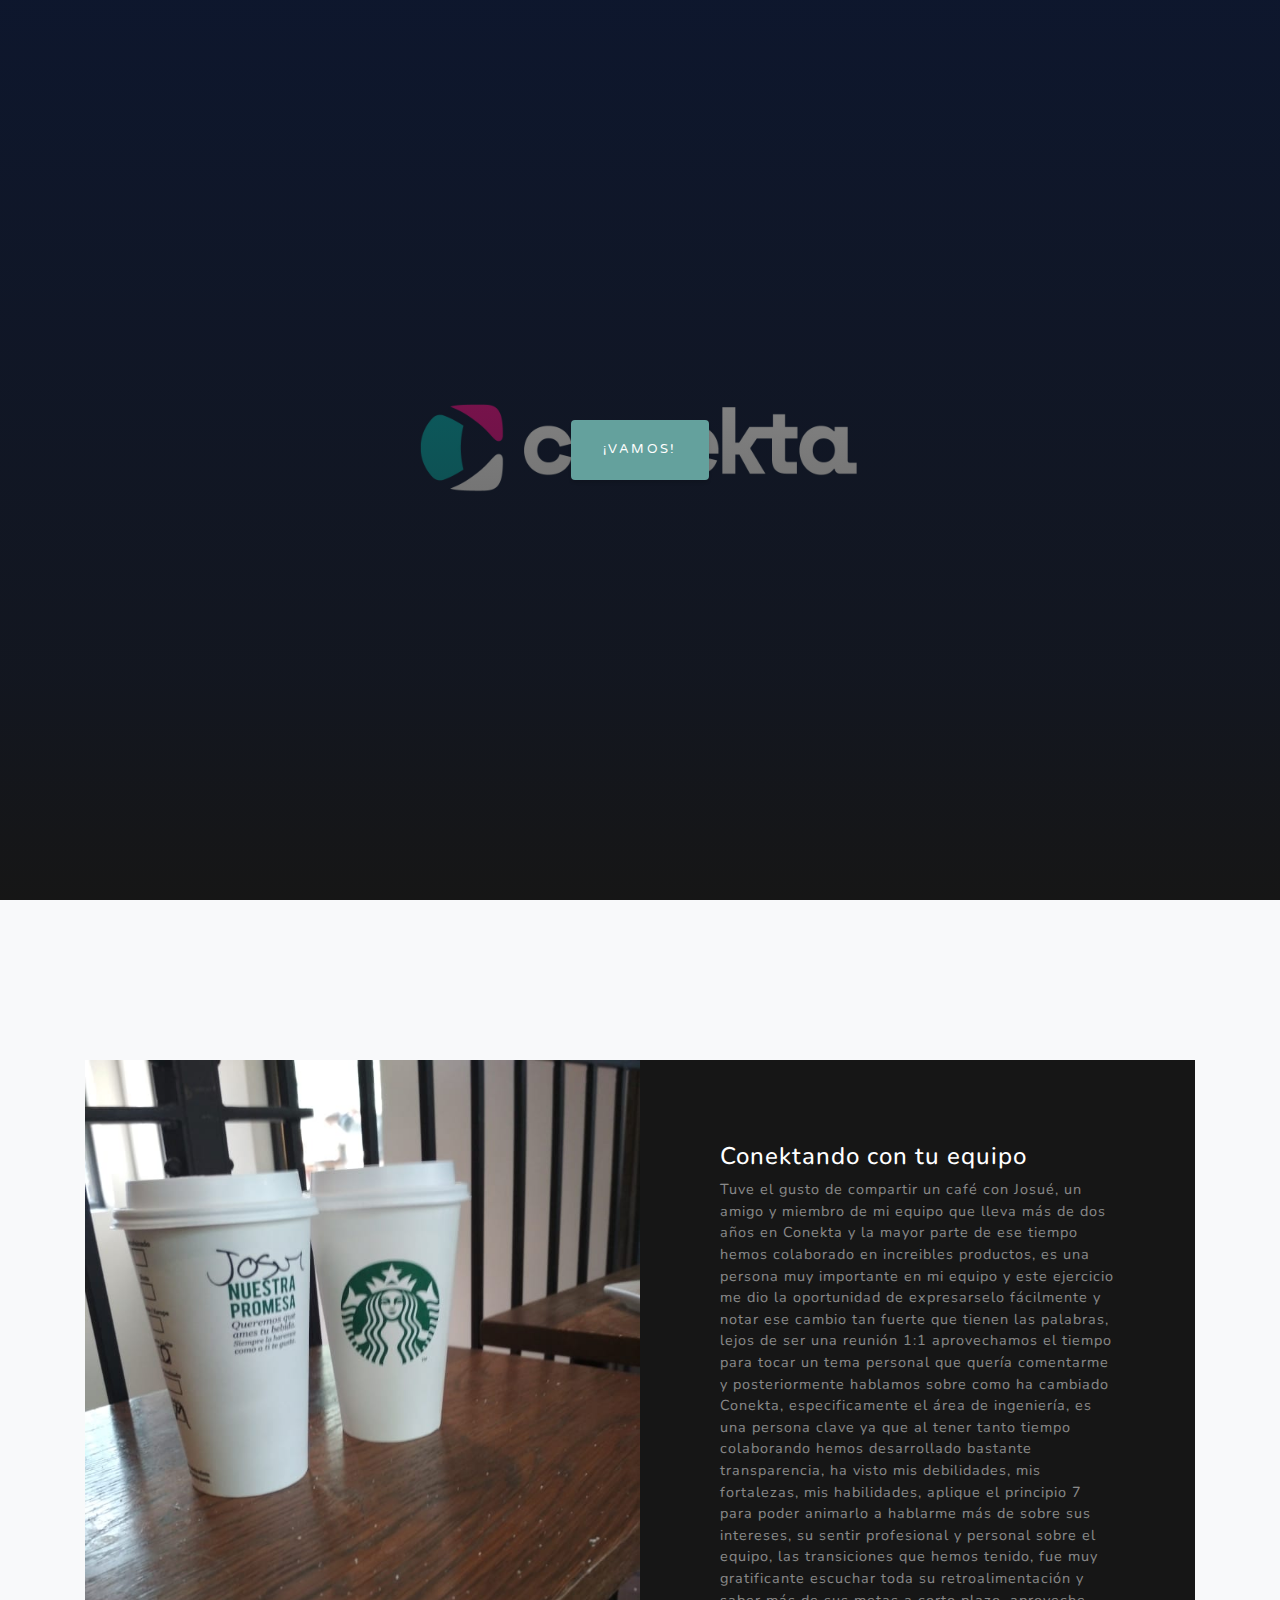
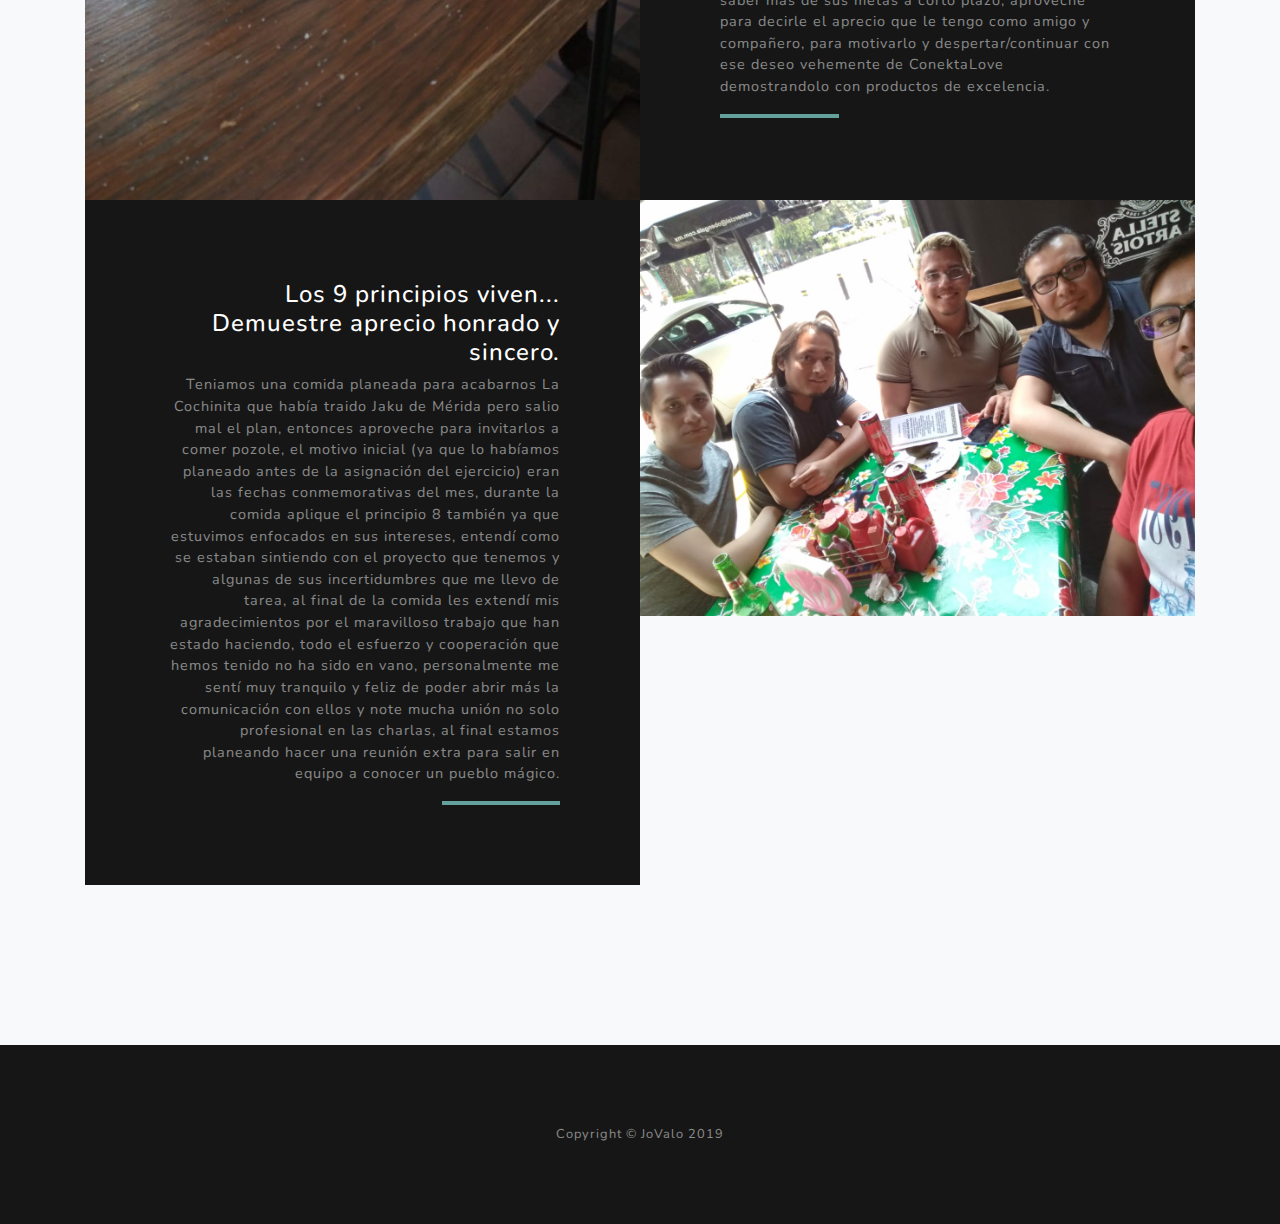
==== commit 6b115d8d: "Fix paths" ====
--- a/conektando/index.html
+++ b/conektando/index.html
@@ -29,7 +29,6 @@
   <header class="masthead">
     <div class="container d-flex h-100 align-items-center">
       <div class="mx-auto text-center">
-        <h1 class="mx-auto my-0 text-uppercase">Conekta Líderes</h1>
         <a href="#about" class="btn btn-primary js-scroll-trigger">¡Vamos!</a>
       </div>
     </div>
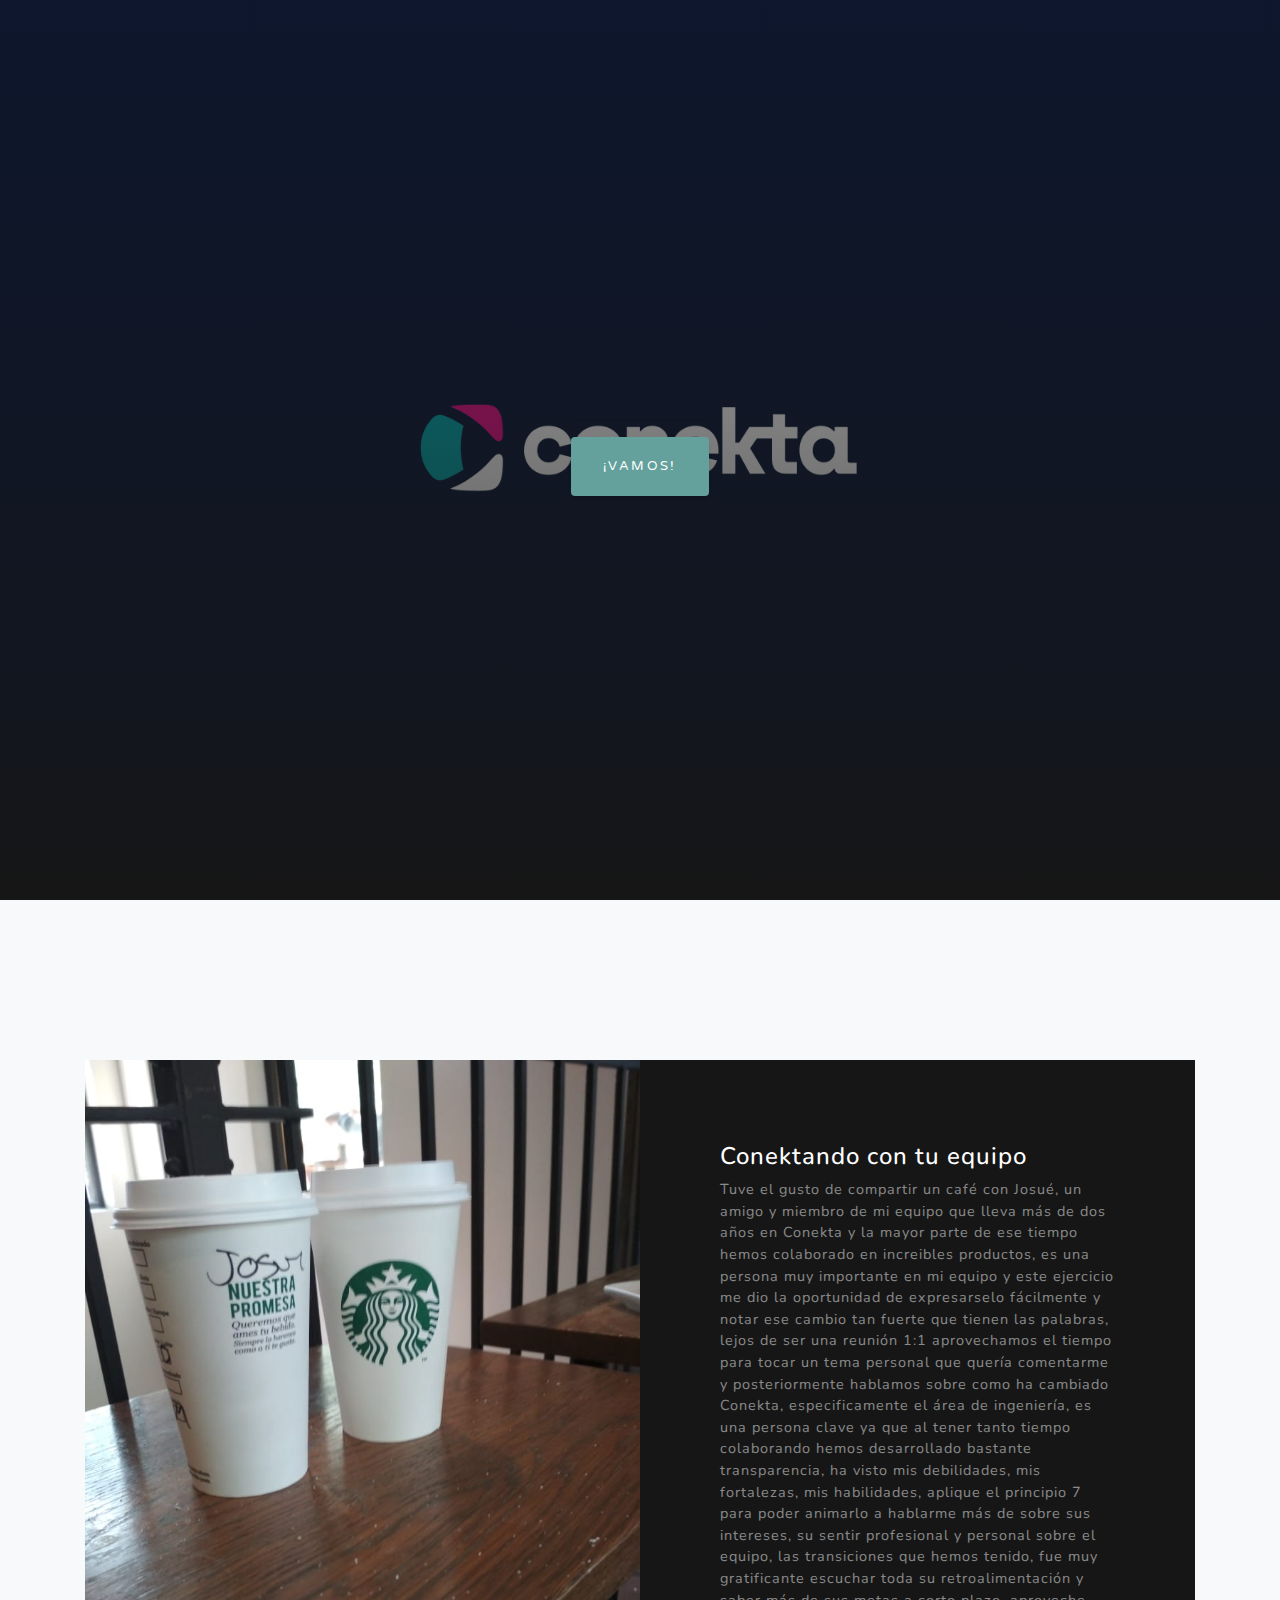
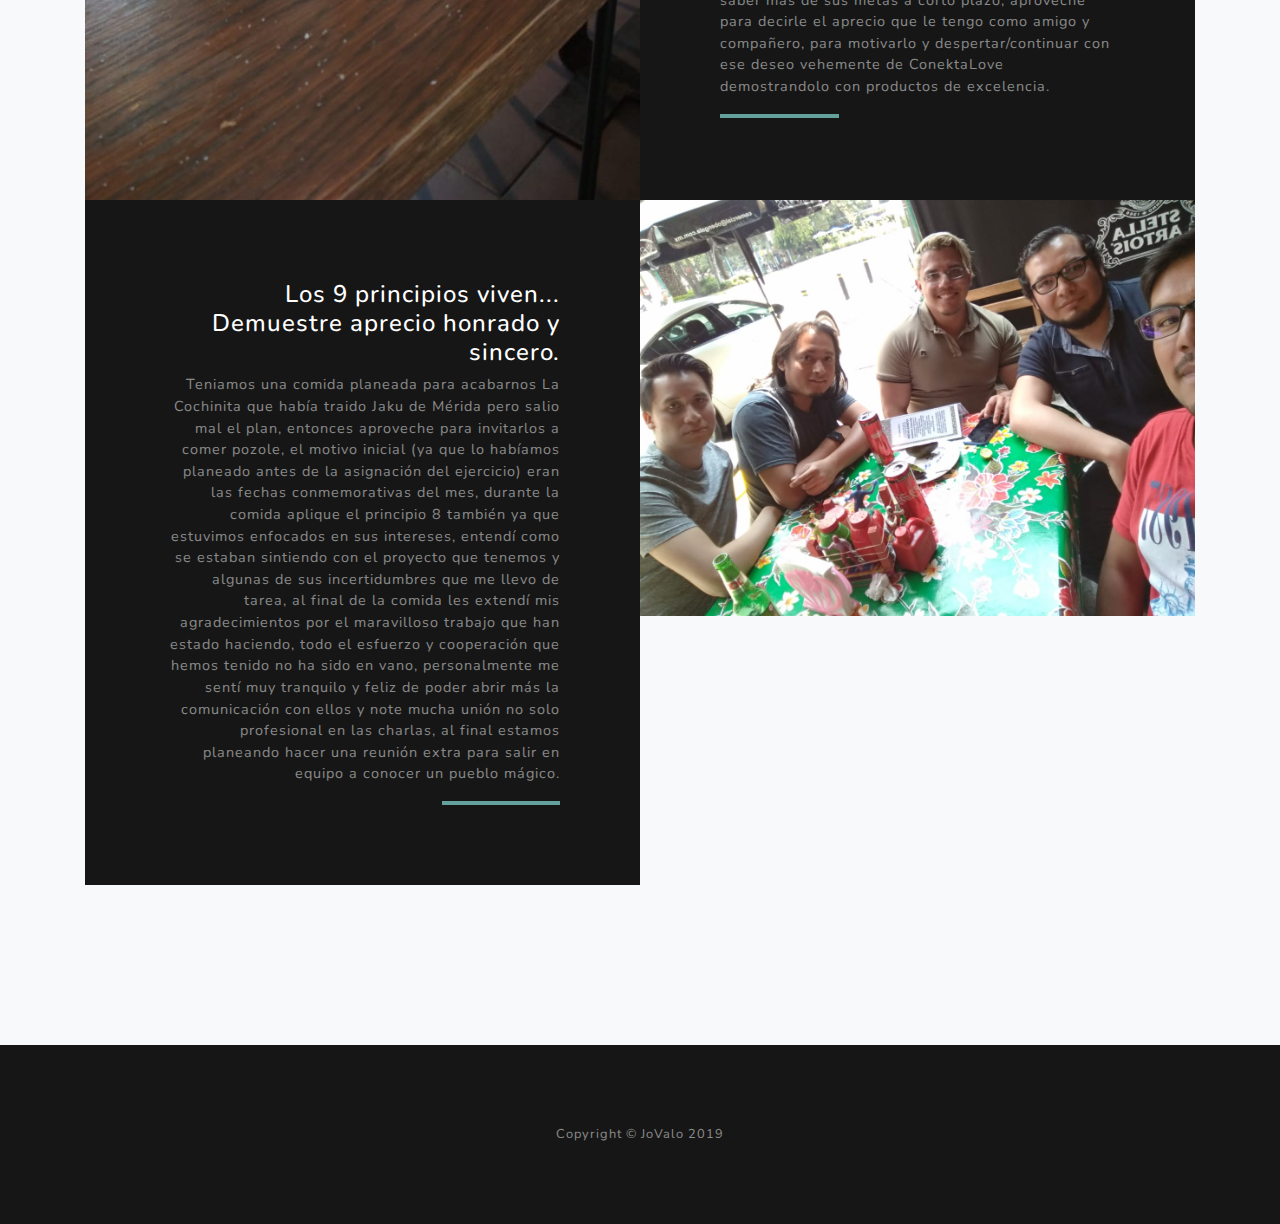
==== commit 436c6d72: "Fix paths" ====
--- a/conektando/index.html
+++ b/conektando/index.html
@@ -29,6 +29,8 @@
   <header class="masthead">
     <div class="container d-flex h-100 align-items-center">
       <div class="mx-auto text-center">
+        <h1 class="mx-auto my-0 text-uppercase"></h1>
+        <hr>
         <a href="#about" class="btn btn-primary js-scroll-trigger">¡Vamos!</a>
       </div>
     </div>
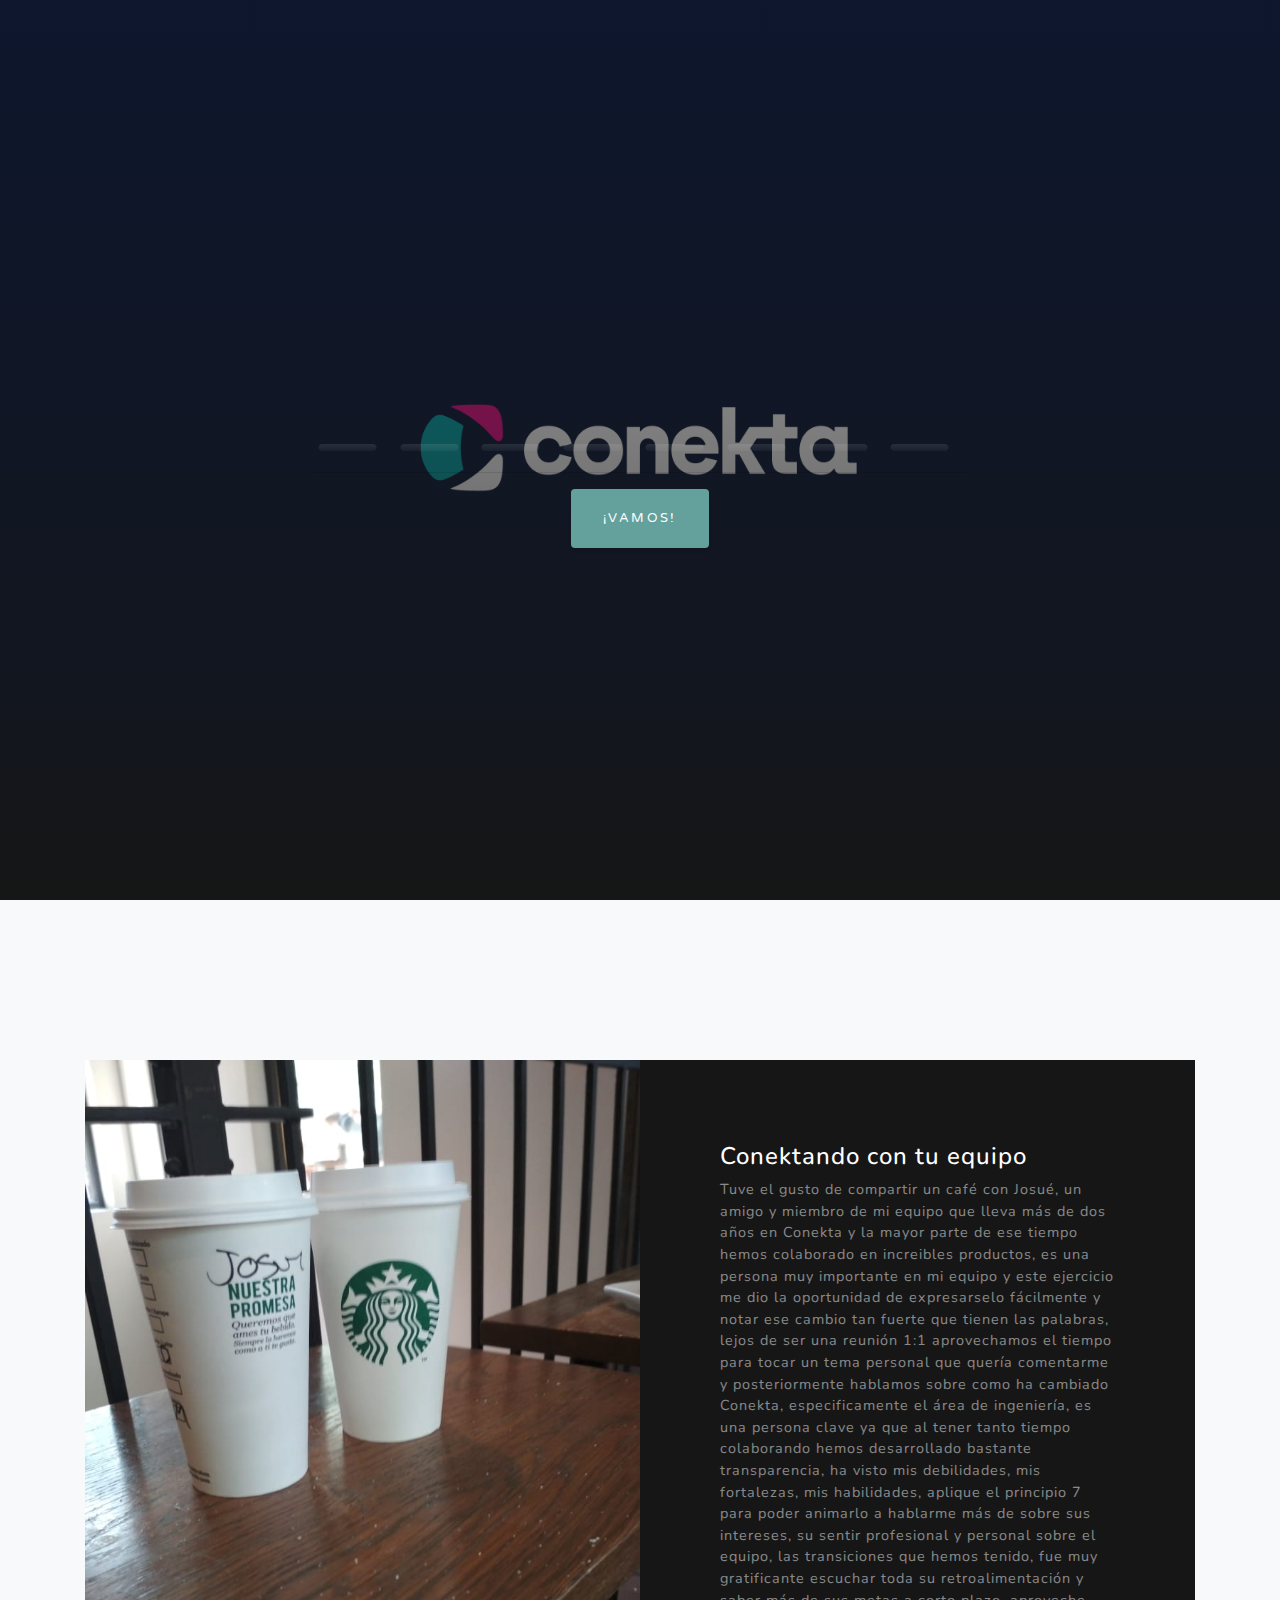
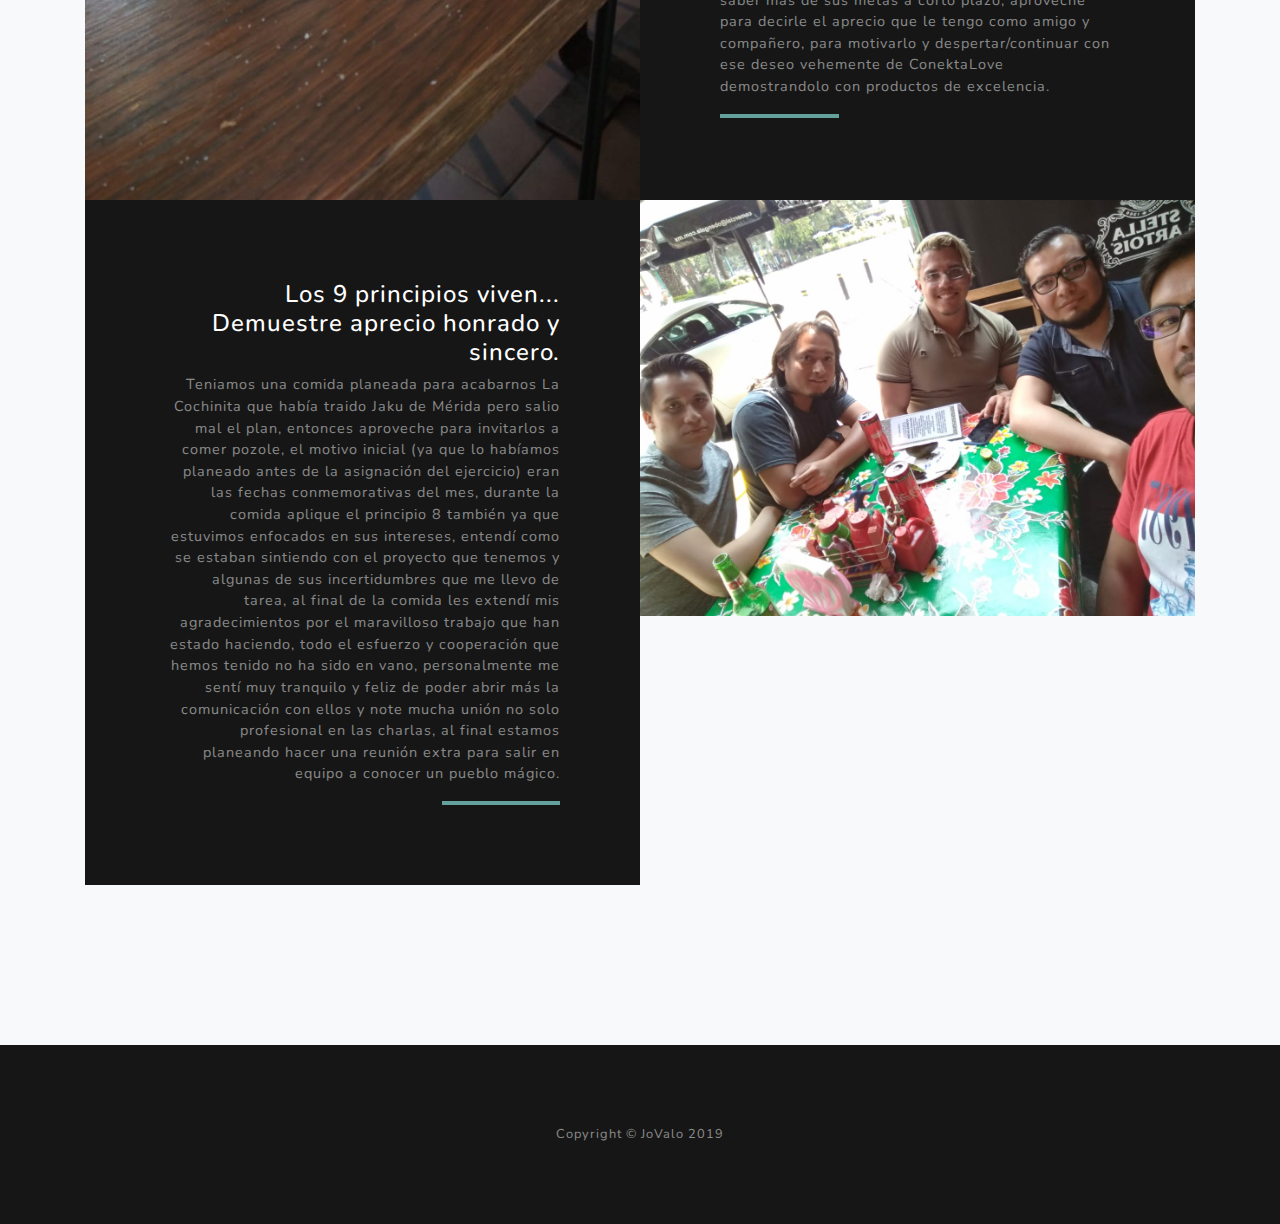
==== commit 8e75634a: "Fix paths" ====
--- a/conektando/index.html
+++ b/conektando/index.html
@@ -29,9 +29,9 @@
   <header class="masthead">
     <div class="container d-flex h-100 align-items-center">
       <div class="mx-auto text-center">
-        <h1 class="mx-auto my-0 text-uppercase"></h1>
+        <h1 class="mx-auto my-0 text-uppercase">________</h1>
         <hr>
-        <a href="#about" class="btn btn-primary js-scroll-trigger">¡Vamos!</a>
+        <a href="#projects" class="btn btn-primary js-scroll-trigger">¡Vamos!</a>
       </div>
     </div>
   </header>
